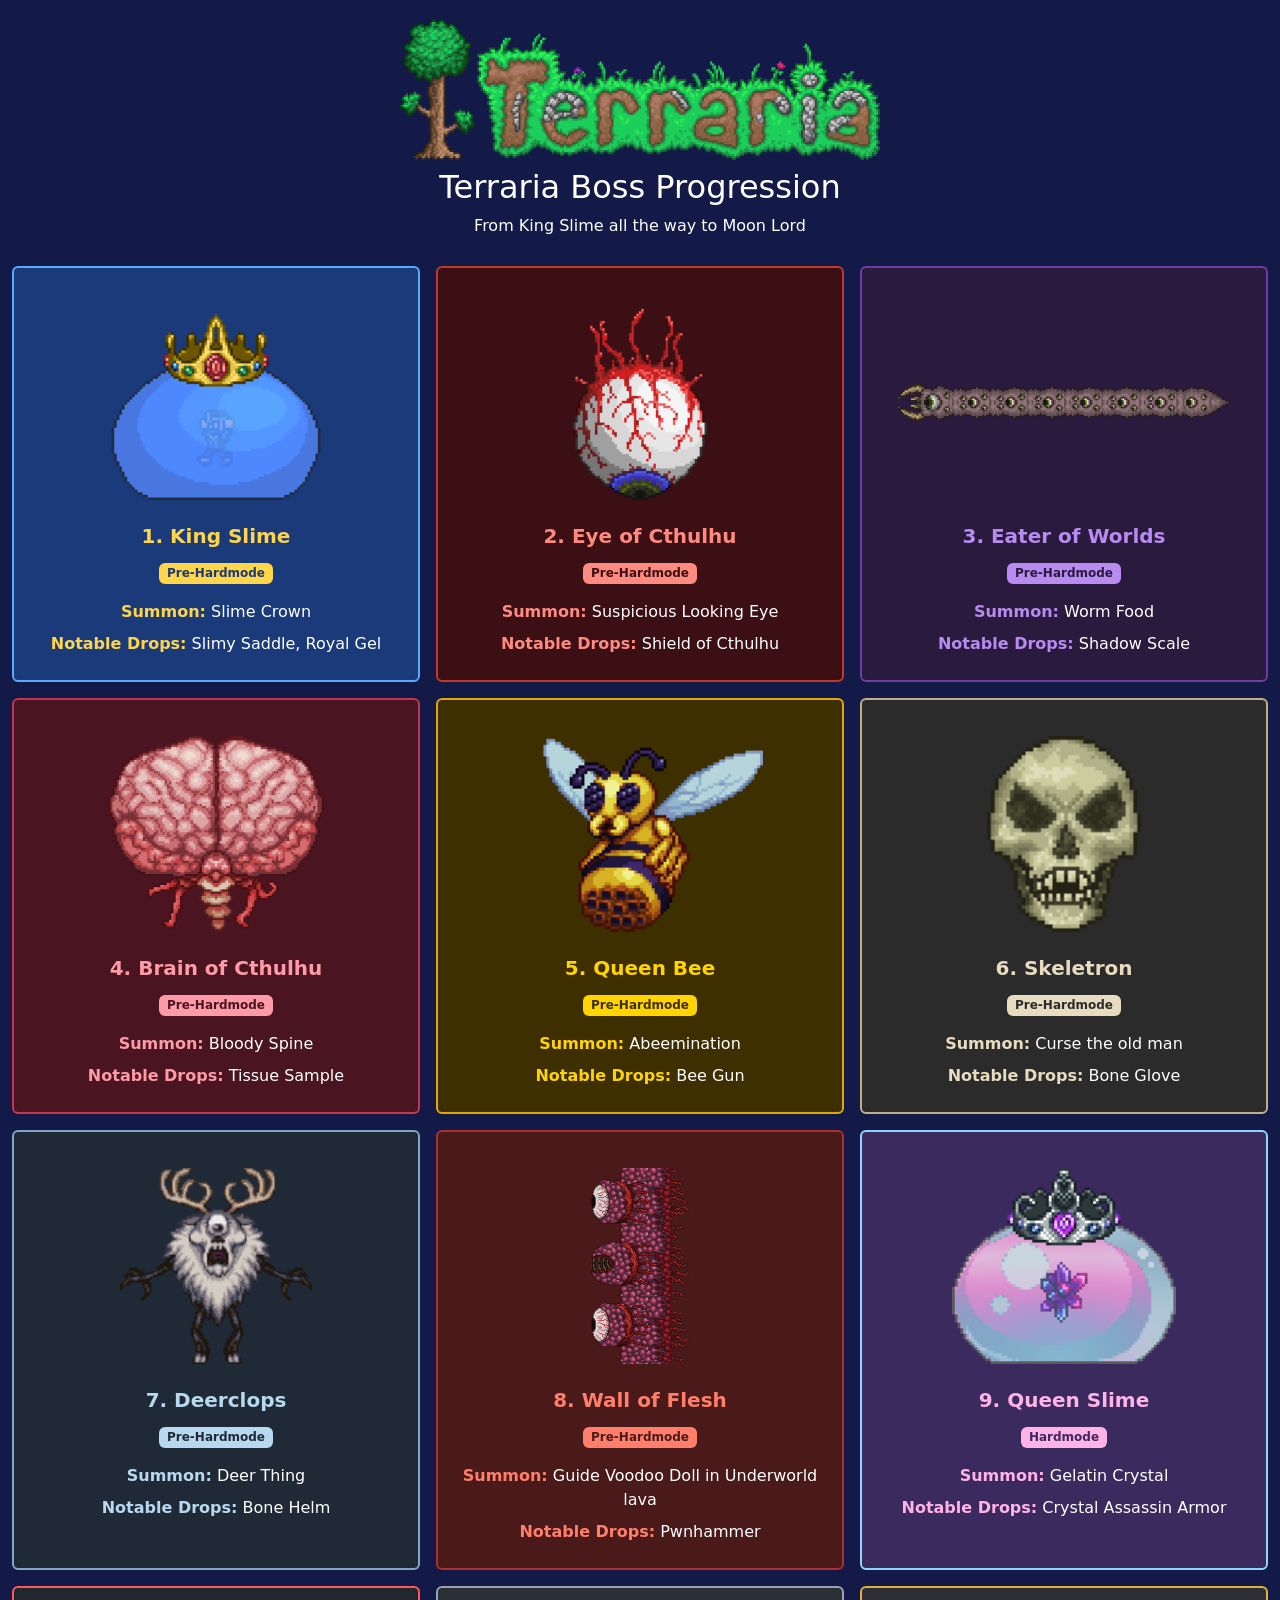
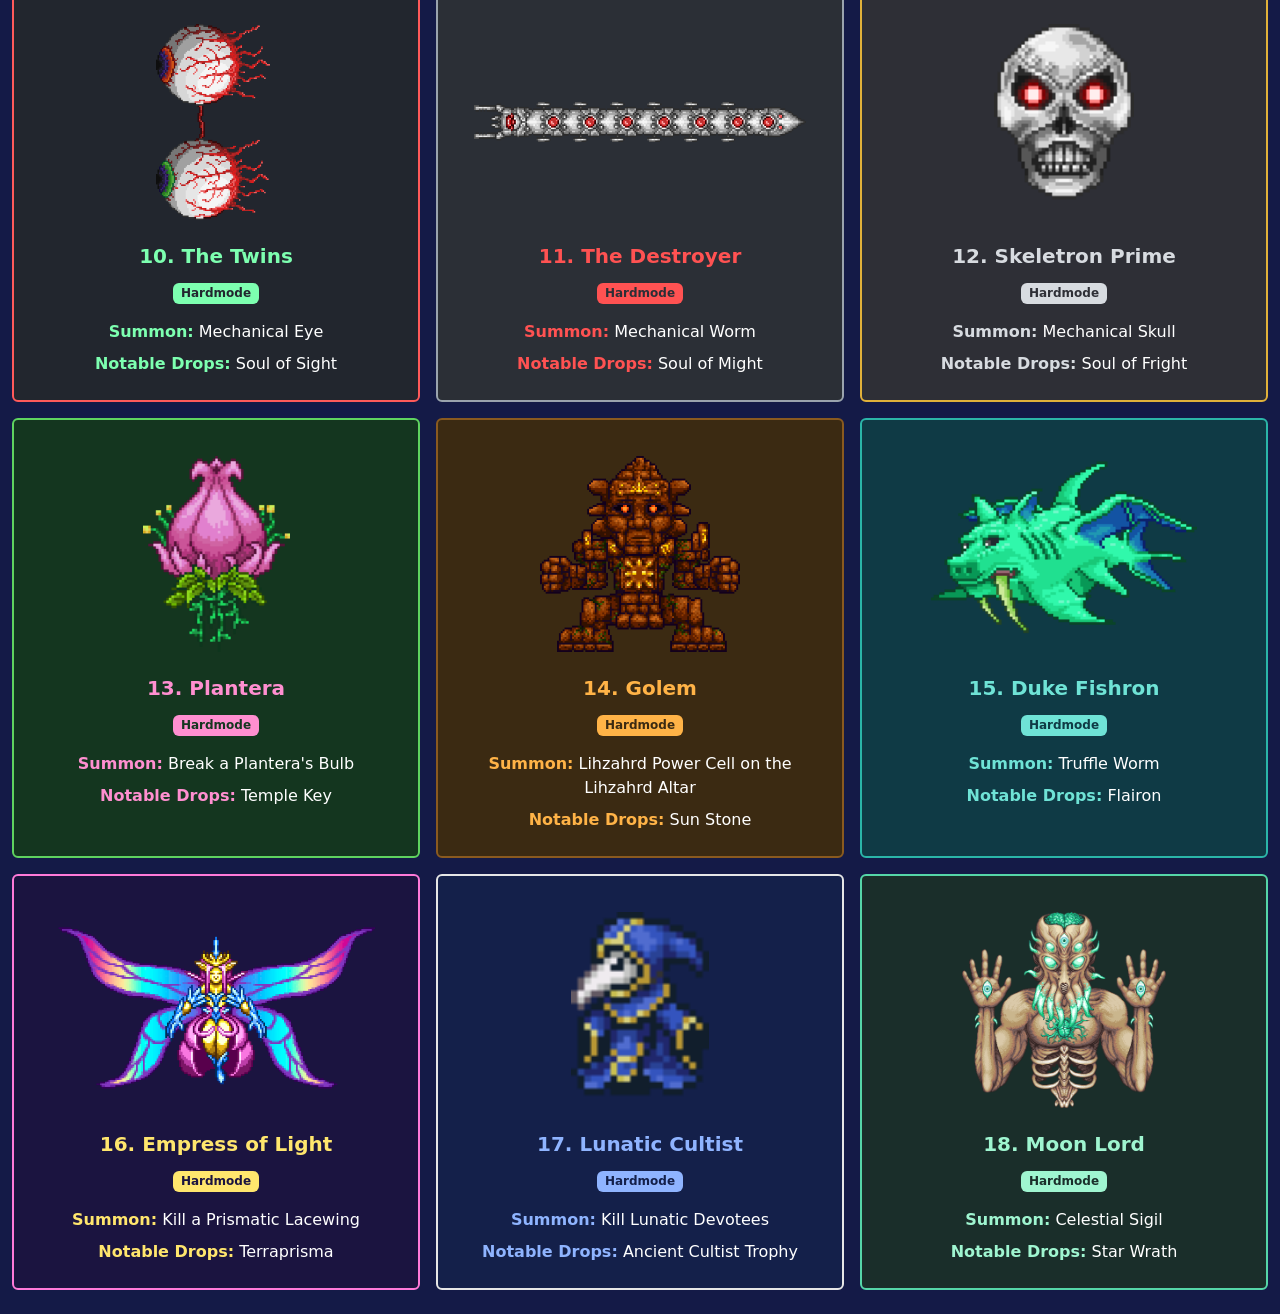
==== activity2Json/index.html @ 7ec9cadf "Activity 2 added" ====
<!doctype html>
<html lang="en">

<head>
  <meta charset="utf-8">
  <meta name="viewport" content="width=device-width, initial-scale=1">
  <title>Terraria Bosses</title>
  <link href="https://cdn.jsdelivr.net/npm/bootstrap@5.3.8/dist/css/bootstrap.min.css" rel="stylesheet"
    integrity="sha384-sRIl4kxILFvY47J16cr9ZwB07vP4J8+LH7qKQnuqkuIAvNWLzeN8tE5YBujZqJLB" crossorigin="anonymous">
  <style>
    body {
      background-color: #141a47;
    }

    .logo img {
      max-width: 100%;
      height: 140px;
      object-fit: contain;
    }

    .card {
      min-height: 100px;
      border: 2px solid #2a3480;
      color: white;
      text-align: center;
    }

    .card img {
      width: 100%;
      height: 220px;
      object-fit: contain;
      flex-shrink: 0;
      padding: 12px;
      margin-bottom: 12px;
    }

    .card h5 {
      margin-bottom: 12px;
    }
  </style>
</head>

<body>
  <div class="container-fluid p-3">

    <div class="row">
      <div class="col-12 p-1 logo text-center">
        <img src="assets/images/terraria-logo.webp" class="img-fluid" alt="Terraria">
      </div>
    </div>

    <div class="row">
      <div class="col-12 p-1 text-center text-white">
        <h2>Terraria Boss Progression</h2>
        <p>From King Slime all the way to Moon Lord</p>
      </div>
    </div>

    <div class="row" id="boss-list"></div>

  </div>

  <script>

    const data = {
      "bosses": [
        {
          "id": 1,
          "name": "King Slime",
          "stage": "Pre-Hardmode",
          "summon": "Slime Crown",
          "drop": "Slimy Saddle, Royal Gel",
          "image": "assets/images/bosses/King_Slime.gif",
          "bg": "#1a3a7a",
          "color": "#ffd54a",
          "border": "#5aa9ff"
        },
        {
          "id": 2,
          "name": "Eye of Cthulhu",
          "stage": "Pre-Hardmode",
          "summon": "Suspicious Looking Eye",
          "drop": "Shield of Cthulhu",
          "image": "assets/images/bosses/Eye_of_Cthulhu.gif",
          "bg": "#3b0f14",
          "color": "#ff8a80",
          "border": "#c0392b"
        },
        {
          "id": 3,
          "name": "Eater of Worlds",
          "stage": "Pre-Hardmode",
          "summon": "Worm Food",
          "drop": "Shadow Scale",
          "image": "assets/images/bosses/Eater_of_Worlds.webp",
          "bg": "#2a1a3d",
          "color": "#b78bf0",
          "border": "#6b3fa0"
        },
        {
          "id": 4,
          "name": "Brain of Cthulhu",
          "stage": "Pre-Hardmode",
          "summon": "Bloody Spine",
          "drop": "Tissue Sample",
          "image": "assets/images/bosses/Brain_of_Cthulhu.gif",
          "bg": "#4a1520",
          "color": "#ff9aa8",
          "border": "#c2364f"
        },
        {
          "id": 5,
          "name": "Queen Bee",
          "stage": "Pre-Hardmode",
          "summon": "Abeemination",
          "drop": "Bee Gun",
          "image": "assets/images/bosses/Queen_Bee.gif",
          "bg": "#3d2f00",
          "color": "#ffd400",
          "border": "#e0a800"
        },
        {
          "id": 6,
          "name": "Skeletron",
          "stage": "Pre-Hardmode",
          "summon": "Curse the old man",
          "drop": "Bone Glove",
          "image": "assets/images/bosses/Skeletron.png",
          "bg": "#2b2b2b",
          "color": "#e8dcc0",
          "border": "#bfb08a"
        },
        {
          "id": 7,
          "name": "Deerclops",
          "stage": "Pre-Hardmode",
          "summon": "Deer Thing",
          "drop": "Bone Helm",
          "image": "assets/images/bosses/Deerclops.gif",
          "bg": "#1f2a36",
          "color": "#b8d8f0",
          "border": "#7fa7c4"
        },
        {
          "id": 8,
          "name": "Wall of Flesh",
          "stage": "Pre-Hardmode",
          "summon": "Guide Voodoo Doll in Underworld lava",
          "drop": "Pwnhammer",
          "image": "assets/images/bosses/Wall_of_Flesh.gif",
          "bg": "#4a1a1a",
          "color": "#ff7f6b",
          "border": "#b02e2e"
        },
        {
          "id": 9,
          "name": "Queen Slime",
          "stage": "Hardmode",
          "summon": "Gelatin Crystal",
          "drop": "Crystal Assassin Armor",
          "image": "assets/images/bosses/Queen_Slime.webp",
          "bg": "#3a2a5e",
          "color": "#ffb3e6",
          "border": "#8fd3ff"
        },
        {
          "id": 10,
          "name": "The Twins",
          "stage": "Hardmode",
          "summon": "Mechanical Eye",
          "drop": "Soul of Sight",
          "image": "assets/images/bosses/Twins.gif",
          "bg": "#22262e",
          "color": "#7dffb0",
          "border": "#ff5a5a"
        },
        {
          "id": 11,
          "name": "The Destroyer",
          "stage": "Hardmode",
          "summon": "Mechanical Worm",
          "drop": "Soul of Might",
          "image": "assets/images/bosses/The_Destroyer.webp",
          "bg": "#2b2f36",
          "color": "#ff5252",
          "border": "#9aa3ad"
        },
        {
          "id": 12,
          "name": "Skeletron Prime",
          "stage": "Hardmode",
          "summon": "Mechanical Skull",
          "drop": "Soul of Fright",
          "image": "assets/images/bosses/Skeletron_Prime_head.gif",
          "bg": "#2e2f36",
          "color": "#d7dbe0",
          "border": "#e0b13a"
        },
        {
          "id": 13,
          "name": "Plantera",
          "stage": "Hardmode",
          "summon": "Break a Plantera's Bulb",
          "drop": "Temple Key",
          "image": "assets/images/bosses/Plantera.gif",
          "bg": "#14361f",
          "color": "#ff8fd0",
          "border": "#5fd35f"
        },
        {
          "id": 14,
          "name": "Golem",
          "stage": "Hardmode",
          "summon": "Lihzahrd Power Cell on the Lihzahrd Altar",
          "drop": "Sun Stone",
          "image": "assets/images/bosses/Golem.webp",
          "bg": "#3b2a12",
          "color": "#ffb347",
          "border": "#8a5a1f"
        },
        {
          "id": 15,
          "name": "Duke Fishron",
          "stage": "Hardmode",
          "summon": "Truffle Worm",
          "drop": "Flairon",
          "image": "assets/images/bosses/Duke_Fishron.gif",
          "bg": "#0f3a45",
          "color": "#6fe3d6",
          "border": "#2bb5a8"
        },
        {
          "id": 16,
          "name": "Empress of Light",
          "stage": "Hardmode",
          "summon": "Kill a Prismatic Lacewing",
          "drop": "Terraprisma",
          "image": "assets/images/bosses/Empress_of_Light.gif",
          "bg": "#1b1440",
          "color": "#ffe66d",
          "border": "#ff7ad9"
        },
        {
          "id": 17,
          "name": "Lunatic Cultist",
          "stage": "Hardmode",
          "summon": "Kill Lunatic Devotees",
          "drop": "Ancient Cultist Trophy",
          "image": "assets/images/bosses/Lunatic_Cultist.gif",
          "bg": "#14204a",
          "color": "#8fb4ff",
          "border": "#e6e6e6"
        },
        {
          "id": 18,
          "name": "Moon Lord",
          "stage": "Hardmode",
          "summon": "Celestial Sigil",
          "drop": "Star Wrath",
          "image": "assets/images/bosses/Moon_Lord.gif",
          "bg": "#1a2e2a",
          "color": "#9ff5d0",
          "border": "#55d6a8"
        }
      ]
    };

    let output = "";

    for (let i = 0; i < data.bosses.length; i++) {
      let boss = data.bosses[i];

      output += `
        <div class="col-12 col-sm-6 col-lg-4 p-2">
          <div class="card p-4 h-100" style="background-color: ${boss.bg}; border-color: ${boss.border};">
            <img src="${boss.image}" class="img-fluid" alt="${boss.name}">
            <h5 class="fw-bold" style="color: ${boss.color};">${boss.id}. ${boss.name}</h5>
            <p class="mb-3"><span class="badge" style="background-color: ${boss.color}; color: ${boss.bg};">${boss.stage}</span></p>
            <p class="mb-2"><strong style="color: ${boss.color};">Summon:</strong> ${boss.summon}</p>
            <p class="mb-0"><strong style="color: ${boss.color};">Notable Drops:</strong> ${boss.drop}</p>
          </div>
        </div>
      `;
    }

    document.getElementById("boss-list").innerHTML = output;
  </script>

  <script src="https://cdn.jsdelivr.net/npm/bootstrap@5.3.8/dist/js/bootstrap.bundle.min.js"
    integrity="sha384-FKyoEForCGlyvwx9Hj09JcYn3nv7wiPVlz7YYwJrWVcXK/BmnVDxM+D2scQbITxI"
    crossorigin="anonymous"></script>
</body>

</html>
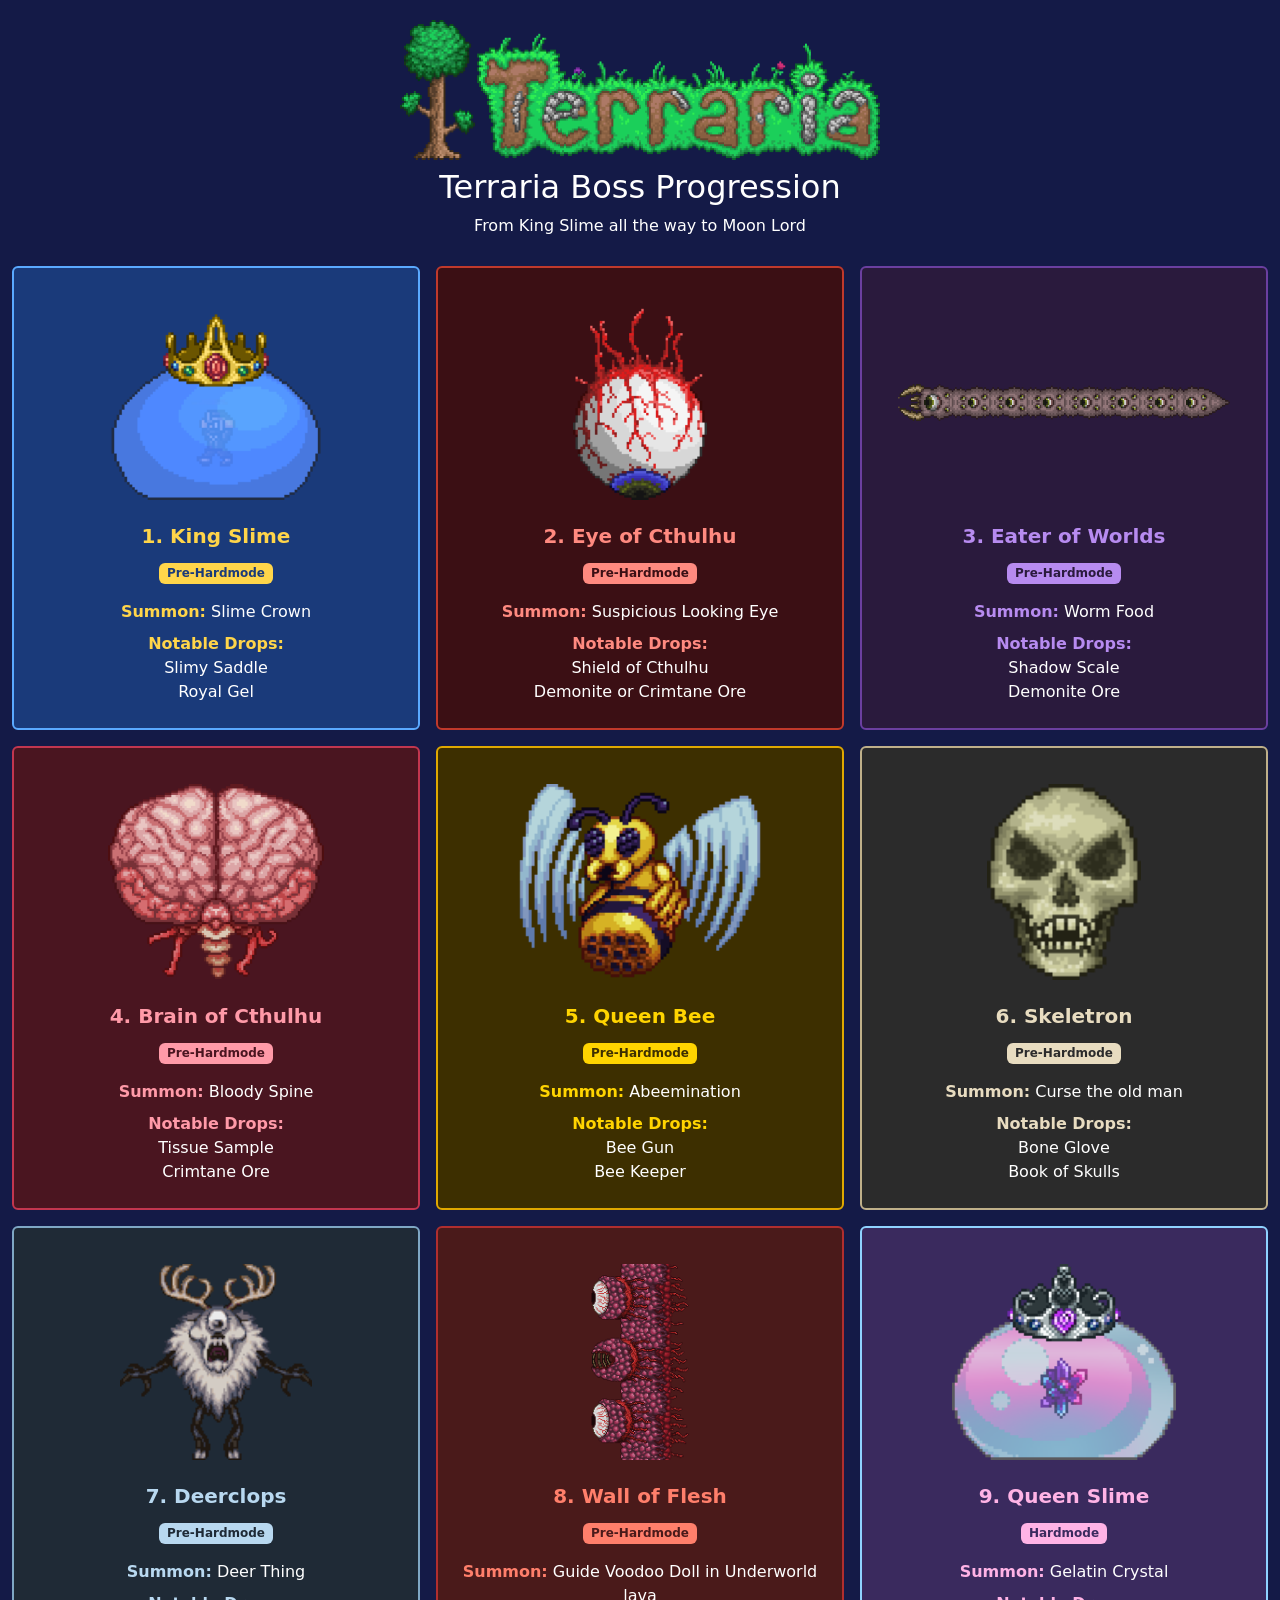
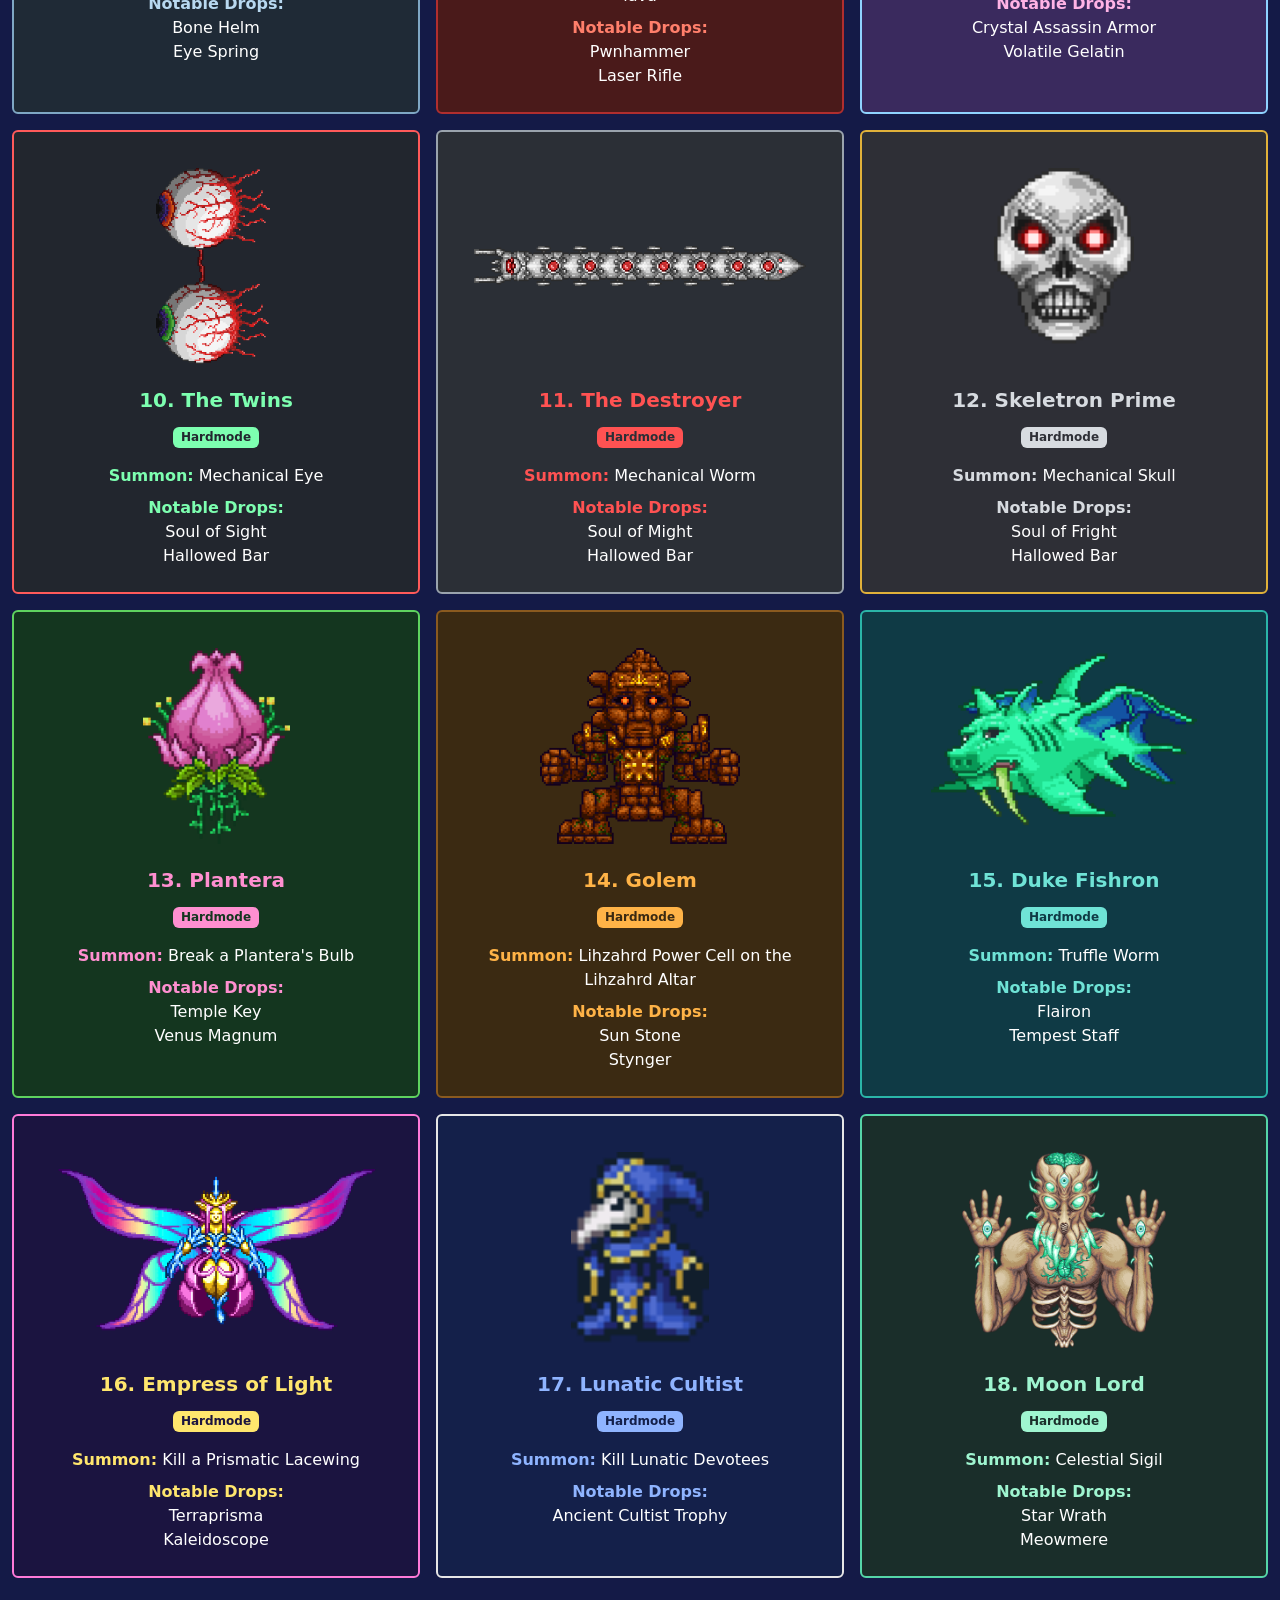
==== commit 44142d32: "Updated Code" ====
--- a/activity2Json/index.html
+++ b/activity2Json/index.html
@@ -56,239 +56,224 @@
       </div>
     </div>
 
-    <div class="row" id="boss-list"></div>
+    <div class="row" id="parent">
+
+    </div>
 
   </div>
+  <script src="https://cdn.jsdelivr.net/npm/bootstrap@5.3.8/dist/js/bootstrap.bundle.min.js"
+    integrity="sha384-FKyoEForCGlyvwx9Hj09JcYn3nv7wiPVlz7YYwJrWVcXK/BmnVDxM+D2scQbITxI"
+    crossorigin="anonymous"></script>
 
   <script>
-
-    const data = {
-      "bosses": [
-        {
-          "id": 1,
-          "name": "King Slime",
-          "stage": "Pre-Hardmode",
-          "summon": "Slime Crown",
-          "drop": "Slimy Saddle, Royal Gel",
-          "image": "assets/images/bosses/King_Slime.gif",
-          "bg": "#1a3a7a",
-          "color": "#ffd54a",
-          "border": "#5aa9ff"
-        },
-        {
-          "id": 2,
-          "name": "Eye of Cthulhu",
-          "stage": "Pre-Hardmode",
-          "summon": "Suspicious Looking Eye",
-          "drop": "Shield of Cthulhu",
-          "image": "assets/images/bosses/Eye_of_Cthulhu.gif",
-          "bg": "#3b0f14",
-          "color": "#ff8a80",
-          "border": "#c0392b"
-        },
-        {
-          "id": 3,
-          "name": "Eater of Worlds",
-          "stage": "Pre-Hardmode",
-          "summon": "Worm Food",
-          "drop": "Shadow Scale",
-          "image": "assets/images/bosses/Eater_of_Worlds.webp",
-          "bg": "#2a1a3d",
-          "color": "#b78bf0",
-          "border": "#6b3fa0"
-        },
-        {
-          "id": 4,
-          "name": "Brain of Cthulhu",
-          "stage": "Pre-Hardmode",
-          "summon": "Bloody Spine",
-          "drop": "Tissue Sample",
-          "image": "assets/images/bosses/Brain_of_Cthulhu.gif",
-          "bg": "#4a1520",
-          "color": "#ff9aa8",
-          "border": "#c2364f"
-        },
-        {
-          "id": 5,
-          "name": "Queen Bee",
-          "stage": "Pre-Hardmode",
-          "summon": "Abeemination",
-          "drop": "Bee Gun",
-          "image": "assets/images/bosses/Queen_Bee.gif",
-          "bg": "#3d2f00",
-          "color": "#ffd400",
-          "border": "#e0a800"
-        },
-        {
-          "id": 6,
-          "name": "Skeletron",
-          "stage": "Pre-Hardmode",
-          "summon": "Curse the old man",
-          "drop": "Bone Glove",
-          "image": "assets/images/bosses/Skeletron.png",
-          "bg": "#2b2b2b",
-          "color": "#e8dcc0",
-          "border": "#bfb08a"
-        },
-        {
-          "id": 7,
-          "name": "Deerclops",
-          "stage": "Pre-Hardmode",
-          "summon": "Deer Thing",
-          "drop": "Bone Helm",
-          "image": "assets/images/bosses/Deerclops.gif",
-          "bg": "#1f2a36",
-          "color": "#b8d8f0",
-          "border": "#7fa7c4"
-        },
-        {
-          "id": 8,
-          "name": "Wall of Flesh",
-          "stage": "Pre-Hardmode",
-          "summon": "Guide Voodoo Doll in Underworld lava",
-          "drop": "Pwnhammer",
-          "image": "assets/images/bosses/Wall_of_Flesh.gif",
-          "bg": "#4a1a1a",
-          "color": "#ff7f6b",
-          "border": "#b02e2e"
-        },
-        {
-          "id": 9,
-          "name": "Queen Slime",
-          "stage": "Hardmode",
-          "summon": "Gelatin Crystal",
-          "drop": "Crystal Assassin Armor",
-          "image": "assets/images/bosses/Queen_Slime.webp",
-          "bg": "#3a2a5e",
-          "color": "#ffb3e6",
-          "border": "#8fd3ff"
-        },
-        {
-          "id": 10,
-          "name": "The Twins",
-          "stage": "Hardmode",
-          "summon": "Mechanical Eye",
-          "drop": "Soul of Sight",
-          "image": "assets/images/bosses/Twins.gif",
-          "bg": "#22262e",
-          "color": "#7dffb0",
-          "border": "#ff5a5a"
-        },
-        {
-          "id": 11,
-          "name": "The Destroyer",
-          "stage": "Hardmode",
-          "summon": "Mechanical Worm",
-          "drop": "Soul of Might",
-          "image": "assets/images/bosses/The_Destroyer.webp",
-          "bg": "#2b2f36",
-          "color": "#ff5252",
-          "border": "#9aa3ad"
-        },
-        {
-          "id": 12,
-          "name": "Skeletron Prime",
-          "stage": "Hardmode",
-          "summon": "Mechanical Skull",
-          "drop": "Soul of Fright",
-          "image": "assets/images/bosses/Skeletron_Prime_head.gif",
-          "bg": "#2e2f36",
-          "color": "#d7dbe0",
-          "border": "#e0b13a"
-        },
-        {
-          "id": 13,
-          "name": "Plantera",
-          "stage": "Hardmode",
-          "summon": "Break a Plantera's Bulb",
-          "drop": "Temple Key",
-          "image": "assets/images/bosses/Plantera.gif",
-          "bg": "#14361f",
-          "color": "#ff8fd0",
-          "border": "#5fd35f"
-        },
-        {
-          "id": 14,
-          "name": "Golem",
-          "stage": "Hardmode",
-          "summon": "Lihzahrd Power Cell on the Lihzahrd Altar",
-          "drop": "Sun Stone",
-          "image": "assets/images/bosses/Golem.webp",
-          "bg": "#3b2a12",
-          "color": "#ffb347",
-          "border": "#8a5a1f"
-        },
-        {
-          "id": 15,
-          "name": "Duke Fishron",
-          "stage": "Hardmode",
-          "summon": "Truffle Worm",
-          "drop": "Flairon",
-          "image": "assets/images/bosses/Duke_Fishron.gif",
-          "bg": "#0f3a45",
-          "color": "#6fe3d6",
-          "border": "#2bb5a8"
-        },
-        {
-          "id": 16,
-          "name": "Empress of Light",
-          "stage": "Hardmode",
-          "summon": "Kill a Prismatic Lacewing",
-          "drop": "Terraprisma",
-          "image": "assets/images/bosses/Empress_of_Light.gif",
-          "bg": "#1b1440",
-          "color": "#ffe66d",
-          "border": "#ff7ad9"
-        },
-        {
-          "id": 17,
-          "name": "Lunatic Cultist",
-          "stage": "Hardmode",
-          "summon": "Kill Lunatic Devotees",
-          "drop": "Ancient Cultist Trophy",
-          "image": "assets/images/bosses/Lunatic_Cultist.gif",
-          "bg": "#14204a",
-          "color": "#8fb4ff",
-          "border": "#e6e6e6"
-        },
-        {
-          "id": 18,
-          "name": "Moon Lord",
-          "stage": "Hardmode",
-          "summon": "Celestial Sigil",
-          "drop": "Star Wrath",
-          "image": "assets/images/bosses/Moon_Lord.gif",
-          "bg": "#1a2e2a",
-          "color": "#9ff5d0",
-          "border": "#55d6a8"
-        }
-      ]
-    };
-
-    let output = "";
-
-    for (let i = 0; i < data.bosses.length; i++) {
-      let boss = data.bosses[i];
-
-      output += `
+    var bosses = [
+      {
+        id: 1,
+        name: "King Slime",
+        stage: "Pre-Hardmode",
+        summon: "Slime Crown",
+        drops: ["Slimy Saddle", "Royal Gel"],
+        image: "assets/images/bosses/King_Slime.gif",
+        bg: "#1a3a7a",
+        color: "#ffd54a",
+        border: "#5aa9ff"
+      }, {
+        id: 2,
+        name: "Eye of Cthulhu",
+        stage: "Pre-Hardmode",
+        summon: "Suspicious Looking Eye",
+        drops: ["Shield of Cthulhu", "Demonite or Crimtane Ore"],
+        image: "assets/images/bosses/Eye_of_Cthulhu.gif",
+        bg: "#3b0f14",
+        color: "#ff8a80",
+        border: "#c0392b"
+      }, {
+        id: 3,
+        name: "Eater of Worlds",
+        stage: "Pre-Hardmode",
+        summon: "Worm Food",
+        drops: ["Shadow Scale", "Demonite Ore"],
+        image: "assets/images/bosses/Eater_of_Worlds.webp",
+        bg: "#2a1a3d",
+        color: "#b78bf0",
+        border: "#6b3fa0"
+      }, {
+        id: 4,
+        name: "Brain of Cthulhu",
+        stage: "Pre-Hardmode",
+        summon: "Bloody Spine",
+        drops: ["Tissue Sample", "Crimtane Ore"],
+        image: "assets/images/bosses/Brain_of_Cthulhu.gif",
+        bg: "#4a1520",
+        color: "#ff9aa8",
+        border: "#c2364f"
+      }, {
+        id: 5,
+        name: "Queen Bee",
+        stage: "Pre-Hardmode",
+        summon: "Abeemination",
+        drops: ["Bee Gun", "Bee Keeper"],
+        image: "assets/images/bosses/Queen_Bee.gif",
+        bg: "#3d2f00",
+        color: "#ffd400",
+        border: "#e0a800"
+      }, {
+        id: 6,
+        name: "Skeletron",
+        stage: "Pre-Hardmode",
+        summon: "Curse the old man",
+        drops: ["Bone Glove", "Book of Skulls"],
+        image: "assets/images/bosses/Skeletron.png",
+        bg: "#2b2b2b",
+        color: "#e8dcc0",
+        border: "#bfb08a"
+      }, {
+        id: 7,
+        name: "Deerclops",
+        stage: "Pre-Hardmode",
+        summon: "Deer Thing",
+        drops: ["Bone Helm", "Eye Spring"],
+        image: "assets/images/bosses/Deerclops.gif",
+        bg: "#1f2a36",
+        color: "#b8d8f0",
+        border: "#7fa7c4"
+      }, {
+        id: 8,
+        name: "Wall of Flesh",
+        stage: "Pre-Hardmode",
+        summon: "Guide Voodoo Doll in Underworld lava",
+        drops: ["Pwnhammer", "Laser Rifle"],
+        image: "assets/images/bosses/Wall_of_Flesh.gif",
+        bg: "#4a1a1a",
+        color: "#ff7f6b",
+        border: "#b02e2e"
+      }, {
+        id: 9,
+        name: "Queen Slime",
+        stage: "Hardmode",
+        summon: "Gelatin Crystal",
+        drops: ["Crystal Assassin Armor", "Volatile Gelatin"],
+        image: "assets/images/bosses/Queen_Slime.webp",
+        bg: "#3a2a5e",
+        color: "#ffb3e6",
+        border: "#8fd3ff"
+      }, {
+        id: 10,
+        name: "The Twins",
+        stage: "Hardmode",
+        summon: "Mechanical Eye",
+        drops: ["Soul of Sight", "Hallowed Bar"],
+        image: "assets/images/bosses/Twins.gif",
+        bg: "#22262e",
+        color: "#7dffb0",
+        border: "#ff5a5a"
+      }, {
+        id: 11,
+        name: "The Destroyer",
+        stage: "Hardmode",
+        summon: "Mechanical Worm",
+        drops: ["Soul of Might", "Hallowed Bar"],
+        image: "assets/images/bosses/The_Destroyer.webp",
+        bg: "#2b2f36",
+        color: "#ff5252",
+        border: "#9aa3ad"
+      }, {
+        id: 12,
+        name: "Skeletron Prime",
+        stage: "Hardmode",
+        summon: "Mechanical Skull",
+        drops: ["Soul of Fright", "Hallowed Bar"],
+        image: "assets/images/bosses/Skeletron_Prime_head.gif",
+        bg: "#2e2f36",
+        color: "#d7dbe0",
+        border: "#e0b13a"
+      }, {
+        id: 13,
+        name: "Plantera",
+        stage: "Hardmode",
+        summon: "Break a Plantera's Bulb",
+        drops: ["Temple Key", "Venus Magnum"],
+        image: "assets/images/bosses/Plantera.gif",
+        bg: "#14361f",
+        color: "#ff8fd0",
+        border: "#5fd35f"
+      }, {
+        id: 14,
+        name: "Golem",
+        stage: "Hardmode",
+        summon: "Lihzahrd Power Cell on the Lihzahrd Altar",
+        drops: ["Sun Stone", "Stynger"],
+        image: "assets/images/bosses/Golem.webp",
+        bg: "#3b2a12",
+        color: "#ffb347",
+        border: "#8a5a1f"
+      }, {
+        id: 15,
+        name: "Duke Fishron",
+        stage: "Hardmode",
+        summon: "Truffle Worm",
+        drops: ["Flairon", "Tempest Staff"],
+        image: "assets/images/bosses/Duke_Fishron.gif",
+        bg: "#0f3a45",
+        color: "#6fe3d6",
+        border: "#2bb5a8"
+      }, {
+        id: 16,
+        name: "Empress of Light",
+        stage: "Hardmode",
+        summon: "Kill a Prismatic Lacewing",
+        drops: ["Terraprisma", "Kaleidoscope"],
+        image: "assets/images/bosses/Empress_of_Light.gif",
+        bg: "#1b1440",
+        color: "#ffe66d",
+        border: "#ff7ad9"
+      }, {
+        id: 17,
+        name: "Lunatic Cultist",
+        stage: "Hardmode",
+        summon: "Kill Lunatic Devotees",
+        drops: ["Ancient Cultist Trophy"],
+        image: "assets/images/bosses/Lunatic_Cultist.gif",
+        bg: "#14204a",
+        color: "#8fb4ff",
+        border: "#e6e6e6"
+      }, {
+        id: 18,
+        name: "Moon Lord",
+        stage: "Hardmode",
+        summon: "Celestial Sigil",
+        drops: ["Star Wrath", "Meowmere"],
+        image: "assets/images/bosses/Moon_Lord.gif",
+        bg: "#1a2e2a",
+        color: "#9ff5d0",
+        border: "#55d6a8"
+      }
+    ]
+
+    var parent = document.getElementById("parent");
+
+    for (var i = 0; i < bosses.length; i++) {
+
+      var dropList = "";
+      for (var j = 0; j < bosses[i].drops.length; j++) {
+        dropList += `<li>` + bosses[i].drops[j] + `</li>`;
+      }
+
+      parent.innerHTML += `
         <div class="col-12 col-sm-6 col-lg-4 p-2">
-          <div class="card p-4 h-100" style="background-color: ${boss.bg}; border-color: ${boss.border};">
-            <img src="${boss.image}" class="img-fluid" alt="${boss.name}">
-            <h5 class="fw-bold" style="color: ${boss.color};">${boss.id}. ${boss.name}</h5>
-            <p class="mb-3"><span class="badge" style="background-color: ${boss.color}; color: ${boss.bg};">${boss.stage}</span></p>
-            <p class="mb-2"><strong style="color: ${boss.color};">Summon:</strong> ${boss.summon}</p>
-            <p class="mb-0"><strong style="color: ${boss.color};">Notable Drops:</strong> ${boss.drop}</p>
+          <div class="card p-4 h-100" style="background-color: ` + bosses[i].bg + `; border-color: ` + bosses[i].border + `;">
+            <img src="` + bosses[i].image + `" class="img-fluid" alt="` + bosses[i].name + `">
+            <h5 class="fw-bold" style="color: ` + bosses[i].color + `;">` + bosses[i].id + ". " + bosses[i].name + `</h5>
+            <p class="mb-3"><span class="badge" style="background-color: ` + bosses[i].color + `; color: ` + bosses[i].bg + `;">` + bosses[i].stage + `</span></p>
+            <p class="mb-2"><strong style="color: ` + bosses[i].color + `;">Summon:</strong> ` + bosses[i].summon + `</p>
+            <strong style="color: ` + bosses[i].color + `;">Notable Drops:</strong>
+            <ul class="list-unstyled mb-0">` + dropList + `</ul>
           </div>
         </div>
       `;
     }
-
-    document.getElementById("boss-list").innerHTML = output;
   </script>
 
-  <script src="https://cdn.jsdelivr.net/npm/bootstrap@5.3.8/dist/js/bootstrap.bundle.min.js"
-    integrity="sha384-FKyoEForCGlyvwx9Hj09JcYn3nv7wiPVlz7YYwJrWVcXK/BmnVDxM+D2scQbITxI"
-    crossorigin="anonymous"></script>
 </body>
 
-</html>+</html>
